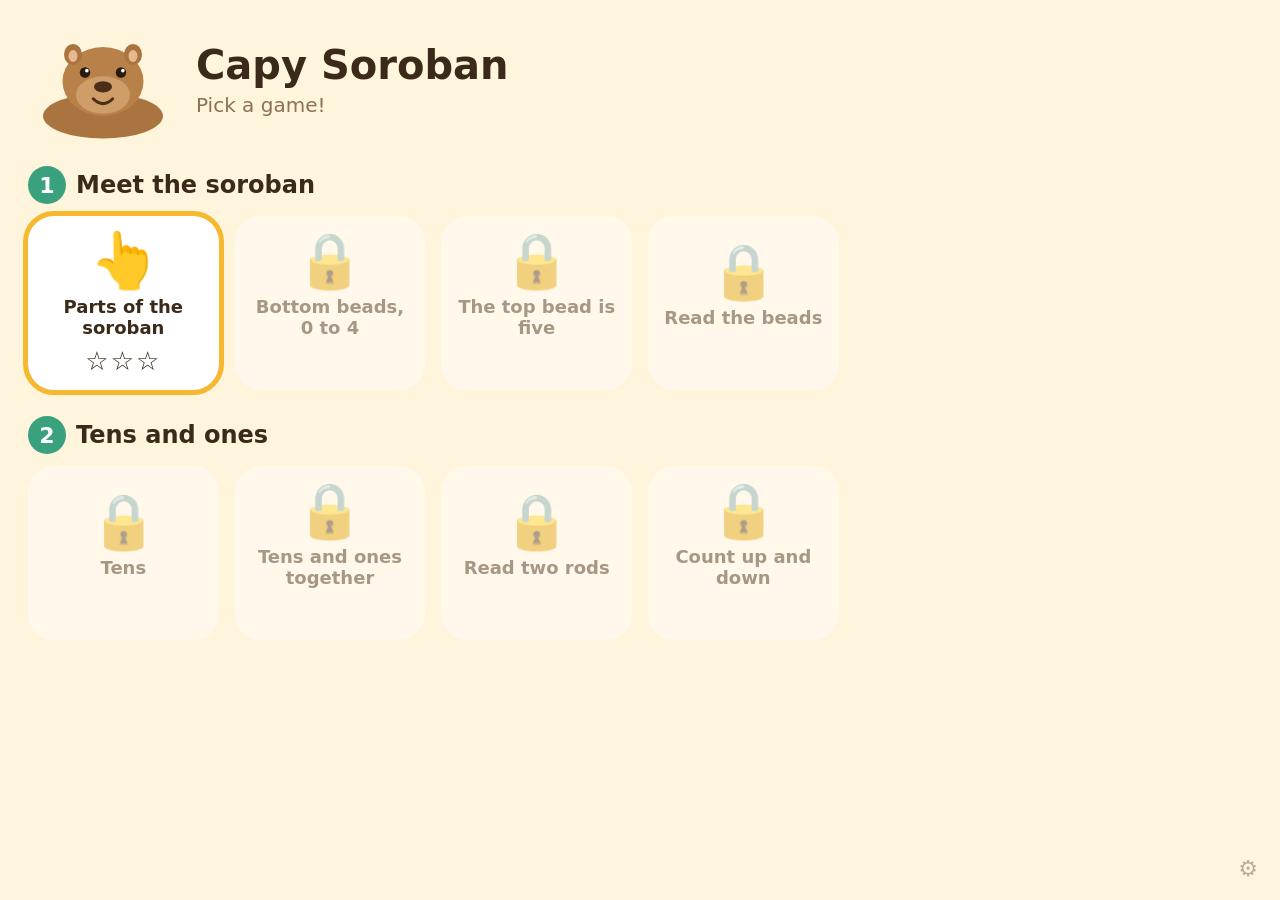
==== kids/index.html @ a2368fed "Add Capy Soroban kids app: engine, lesson data, runner, capybara UI Modules 1-2 (8 lessons), spoken " ====
<!DOCTYPE html>
<html lang="en">
<head>
<meta charset="UTF-8">
<meta name="viewport" content="width=device-width, initial-scale=1, maximum-scale=1, user-scalable=no, viewport-fit=cover">
<meta name="apple-mobile-web-app-capable" content="yes">
<meta name="apple-mobile-web-app-title" content="Capy Soroban">
<meta name="theme-color" content="#fff4dc">
<title>Capy Soroban</title>
<link rel="stylesheet" href="style.css">
</head>
<body>
<main id="app" aria-live="polite"></main>
<div id="parent" class="overlay" hidden></div>
<script src="soroban.js"></script>
<script src="lessons.js"></script>
<script src="runner.js"></script>
<script src="app.js"></script>
</body>
</html>
---- kids/style.css ----
:root {
  --bg: #fff4dc; --card: #ffffff; --ink: #3b2a1a; --muted: #8a7258;
  --brand: #3aa17e; --brand-dark: #2b7f61; --gold: #f5b82e; --bad: #d9534f;
  --earth: #f08a24; --earth-off: #ecd3b0; --heaven: #e04f5f; --heaven-off: #f1c3c8;
  --frame: #8a5a33; --rod: #5a3a1e;
}
* { box-sizing: border-box; -webkit-tap-highlight-color: transparent; }
html, body { height: 100%; margin: 0; }
body {
  background: var(--bg); color: var(--ink); overflow: hidden; overscroll-behavior: none;
  font-family: ui-rounded, "SF Pro Rounded", -apple-system, system-ui, sans-serif;
  -webkit-user-select: none; user-select: none; touch-action: manipulation;
  padding: env(safe-area-inset-top) env(safe-area-inset-right) env(safe-area-inset-bottom) env(safe-area-inset-left);
}
#app { height: 100%; display: flex; flex-direction: column; }
button { font: inherit; color: inherit; border: 0; cursor: pointer; }
button:focus-visible { outline: 4px solid var(--gold); outline-offset: 2px; }

/* ---------- home ---------- */
.home { flex: 1; overflow-y: auto; padding: 20px 28px 40px; }
.hero { display: flex; align-items: center; gap: 18px; margin-bottom: 8px; }
.hero .capy { width: 150px; flex: none; }
.hero h1 { margin: 0; font-size: 40px; line-height: 1.1; }
.hero p { margin: 6px 0 0; color: var(--muted); font-size: 20px; }
.module { margin-top: 26px; }
.module h2 { font-size: 24px; margin: 0 0 12px; display: flex; align-items: center; gap: 10px; }
.module h2 .num { background: var(--brand); color: #fff; border-radius: 50%; width: 38px; height: 38px; display: grid; place-items: center; font-size: 22px; }
.path { display: grid; grid-template-columns: repeat(auto-fill, minmax(190px, 1fr)); gap: 16px; }
.card {
  background: var(--card); border-radius: 26px; padding: 18px 12px 14px; min-height: 170px;
  display: flex; flex-direction: column; align-items: center; justify-content: center; gap: 8px;
  box-shadow: 0 5px 0 #e6d2a8; transition: transform .1s;
}
.card:active:not(:disabled) { transform: translateY(3px); box-shadow: 0 2px 0 #e6d2a8; }
.card .icon { font-size: 54px; line-height: 1; }
.card .name { font-size: 18px; font-weight: 700; text-align: center; }
.card .stars { font-size: 26px; letter-spacing: 2px; min-height: 30px; }
.card.next { outline: 5px solid var(--gold); }
.card:disabled { opacity: .45; cursor: default; box-shadow: none; }

/* ---------- lesson ---------- */
.lesson { flex: 1; display: flex; flex-direction: column; padding: 10px 22px 16px; min-height: 0; }
.top { display: flex; align-items: center; gap: 14px; }
.round { width: 64px; height: 64px; border-radius: 50%; background: var(--card); font-size: 30px; box-shadow: 0 4px 0 #e6d2a8; flex: none; }
.dots { flex: 1; display: flex; gap: 8px; justify-content: center; }
.dots i { width: 16px; height: 16px; border-radius: 50%; background: #ead9b6; }
.dots i.done { background: var(--brand); }
.dots i.now { background: var(--gold); transform: scale(1.35); }
.stage { flex: 1; display: grid; grid-template-columns: minmax(150px, 22%) 1fr; gap: 20px; align-items: center; min-height: 0; }
.coach { display: flex; flex-direction: column; align-items: center; gap: 10px; }
.coach .capy { width: 100%; max-width: 210px; }
.bubble { background: var(--card); border-radius: 24px; padding: 12px 22px; font-size: 64px; font-weight: 800; min-width: 110px; text-align: center; box-shadow: 0 4px 0 #e6d2a8; line-height: 1.1; }
.bubble.sm { font-size: 40px; }
.bubble .delta { display: block; font-size: 22px; color: var(--brand-dark); }
.work { display: flex; flex-direction: column; align-items: center; gap: 14px; height: 100%; min-height: 0; justify-content: center; }
.board { width: 100%; flex: 1; min-height: 0; display: flex; justify-content: center; }
.board svg { height: 100%; max-width: 100%; touch-action: none; }
.actions { display: flex; gap: 16px; justify-content: center; min-height: 84px; width: 100%; }
.big { background: var(--brand); color: #fff; font-size: 34px; font-weight: 800; border-radius: 30px; padding: 12px 56px; min-height: 80px; box-shadow: 0 6px 0 var(--brand-dark); }
.big:active { transform: translateY(4px); box-shadow: 0 2px 0 var(--brand-dark); }
.big.alt { background: var(--card); color: var(--ink); box-shadow: 0 6px 0 #e6d2a8; }
.choice { background: var(--card); font-size: 52px; font-weight: 800; border-radius: 28px; min-width: 130px; min-height: 90px; box-shadow: 0 6px 0 #e6d2a8; }
.choice.pulse { animation: glow 1s ease-in-out infinite; }
.choice.gone { opacity: .25; pointer-events: none; }
.choice.right { background: #c9f0d8; }

/* ---------- soroban ---------- */
.soroban .frame { fill: var(--frame); }
.soroban .rod { stroke: var(--rod); stroke-width: 6; stroke-linecap: round; }
.soroban .bar { fill: #5a3a1e; }
.soroban .hit { fill: transparent; pointer-events: all; }
.soroban .rod-label { fill: var(--ink); font-size: 30px; font-weight: 800; }
.soroban .bead { cursor: pointer; transition: transform .18s cubic-bezier(.3,.7,.3,1); }
.soroban .bead .shape { stroke: rgba(0,0,0,.25); stroke-width: 3; transition: fill .15s; }
.soroban .bead .shine { fill: rgba(255,255,255,.45); }
.soroban .part-earth .shape { fill: var(--earth-off); }
.soroban .part-earth.on .shape { fill: var(--earth); }
.soroban .part-heaven .shape { fill: var(--heaven-off); }
.soroban .part-heaven.on .shape { fill: var(--heaven); }
.soroban .ghost { fill: none; stroke: #fff; stroke-width: 5; stroke-dasharray: 10 8; opacity: .9; pointer-events: none; }
.soroban .pulse .shape { animation: glow 1s ease-in-out infinite; }
.soroban .pulse.bar { animation: glow 1s ease-in-out infinite; }
@keyframes glow { 50% { filter: drop-shadow(0 0 12px #ffd400) drop-shadow(0 0 6px #ffd400); } }

/* ---------- capybara ---------- */
.capy { display: block; }
.capy .m-happy, .capy .m-oops, .capy .blush { display: none; }
.capy.happy .m-happy, .capy.happy .blush { display: inline; }
.capy.oops .m-oops { display: inline; }
.capy.happy { animation: hop .5s ease 2; }
.capy:not(.happy):not(.oops) .m-happy { display: inline; }
@keyframes hop { 40% { transform: translateY(-16px); } }

/* ---------- result ---------- */
.result { flex: 1; display: flex; flex-direction: column; align-items: center; justify-content: center; gap: 14px; }
.result .capy { width: 240px; }
.result h1 { margin: 0; font-size: 44px; }
.result .stars { font-size: 76px; letter-spacing: 8px; }
.result .row { display: flex; gap: 18px; margin-top: 8px; }

/* ---------- parent ---------- */
.gear { position: fixed; right: 10px; bottom: 10px; width: 44px; height: 44px; border-radius: 50%; background: transparent; opacity: .35; font-size: 22px; }
.overlay { position: fixed; inset: 0; background: rgba(40, 25, 10, .55); display: grid; place-items: center; z-index: 10; }
.overlay[hidden] { display: none; }
.panel { background: var(--card); border-radius: 26px; padding: 24px 28px; width: min(640px, 92vw); max-height: 88vh; overflow-y: auto; }
.panel h2 { margin: 0 0 4px; }
.panel p { color: var(--muted); margin: 0 0 14px; }
.panel table { width: 100%; border-collapse: collapse; margin-bottom: 14px; }
.panel td, .panel th { text-align: left; padding: 7px 6px; border-bottom: 1px solid #eee2c8; font-size: 16px; }
.panel .row { display: flex; flex-wrap: wrap; gap: 10px; margin-top: 10px; }
.pbtn { background: #f3e8cf; border-radius: 14px; padding: 12px 18px; font-size: 16px; font-weight: 700; }
.pbtn.danger { color: var(--bad); }
.pbtn.go { background: var(--brand); color: #fff; }

@media (max-width: 700px), (max-height: 520px) {
  .bubble { font-size: 44px; } .big { font-size: 26px; padding: 8px 36px; min-height: 64px; }
  .hero .capy { width: 100px; } .hero h1 { font-size: 28px; }
}
@media (prefers-reduced-motion: reduce) {
  .capy.happy, .pulse .shape, .choice.pulse, .soroban .pulse.bar { animation: none; }
  .soroban .bead { transition: none; }
}
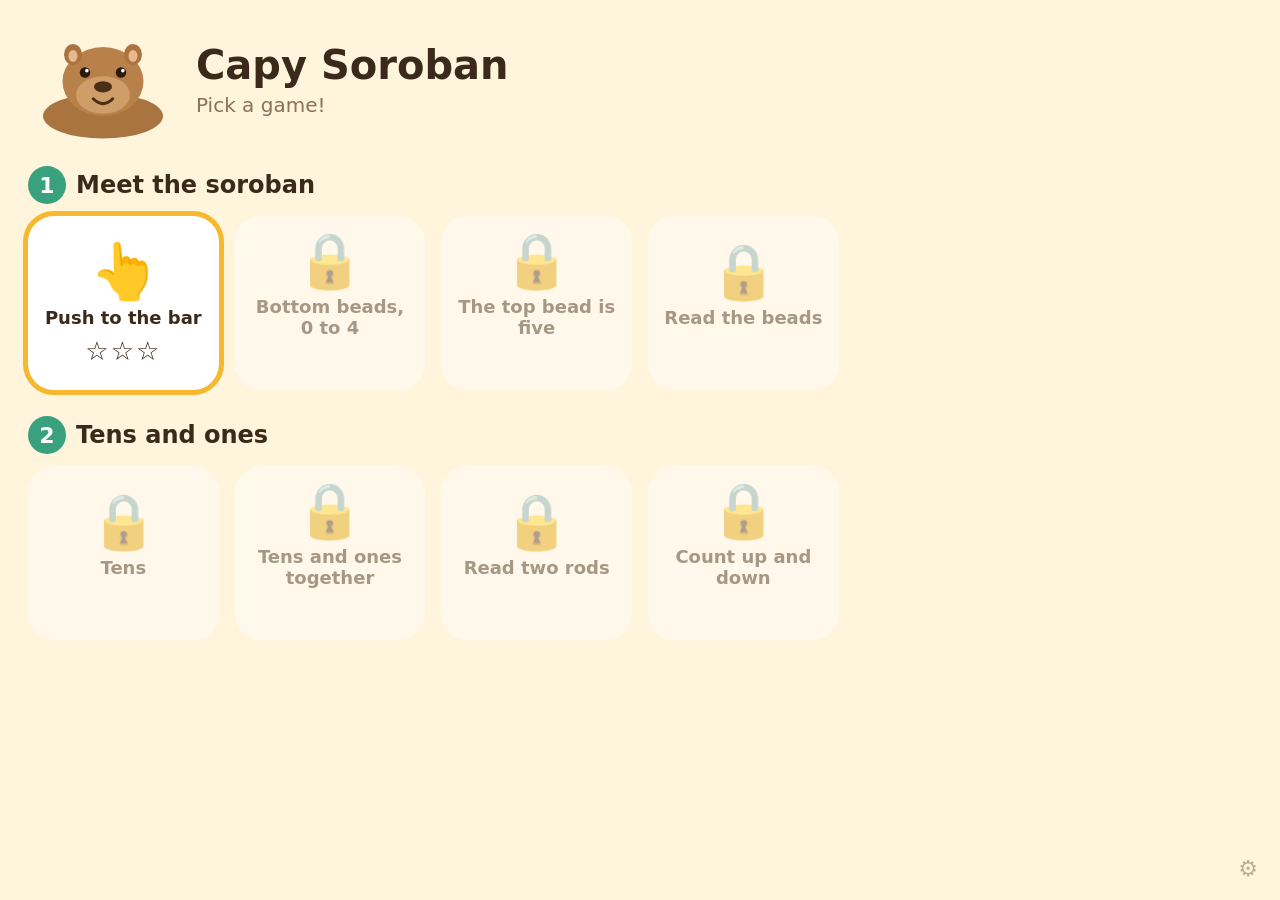
==== commit a225585f: "More natural speech and varied praise - Pick the best installed English voice (Premium/Enhanced firs" ====
--- a/kids/index.html
+++ b/kids/index.html
@@ -15,6 +15,7 @@
 <script src="soroban.js"></script>
 <script src="lessons.js"></script>
 <script src="runner.js"></script>
+<script src="speech.js"></script>
 <script src="app.js"></script>
 </body>
 </html>
--- a/kids/style.css
+++ b/kids/style.css
@@ -68,18 +68,16 @@
 .soroban .frame { fill: var(--frame); }
 .soroban .rod { stroke: var(--rod); stroke-width: 6; stroke-linecap: round; }
 .soroban .bar { fill: #5a3a1e; }
-.soroban .hit { fill: transparent; pointer-events: all; }
 .soroban .rod-label { fill: var(--ink); font-size: 30px; font-weight: 800; }
-.soroban .bead { cursor: pointer; transition: transform .18s cubic-bezier(.3,.7,.3,1); }
+.soroban .bead { cursor: grab; touch-action: none; transition: transform .18s cubic-bezier(.3,.7,.3,1); }
+.soroban .bead.drag { cursor: grabbing; transition: none; }
 .soroban .bead .shape { stroke: rgba(0,0,0,.25); stroke-width: 3; transition: fill .15s; }
 .soroban .bead .shine { fill: rgba(255,255,255,.45); }
 .soroban .part-earth .shape { fill: var(--earth-off); }
 .soroban .part-earth.on .shape { fill: var(--earth); }
 .soroban .part-heaven .shape { fill: var(--heaven-off); }
 .soroban .part-heaven.on .shape { fill: var(--heaven); }
-.soroban .ghost { fill: none; stroke: #fff; stroke-width: 5; stroke-dasharray: 10 8; opacity: .9; pointer-events: none; }
-.soroban .pulse .shape { animation: glow 1s ease-in-out infinite; }
-.soroban .pulse.bar { animation: glow 1s ease-in-out infinite; }
+.soroban .ghost { fill: rgba(255,255,255,.18); stroke: #fff; stroke-width: 6; stroke-dasharray: 12 9; pointer-events: none; }
 @keyframes glow { 50% { filter: drop-shadow(0 0 12px #ffd400) drop-shadow(0 0 6px #ffd400); } }
 
 /* ---------- capybara ---------- */
@@ -111,12 +109,16 @@
 .pbtn { background: #f3e8cf; border-radius: 14px; padding: 12px 18px; font-size: 16px; font-weight: 700; }
 .pbtn.danger { color: var(--bad); }
 .pbtn.go { background: var(--brand); color: #fff; }
+.voice { display: flex; align-items: center; gap: 10px; margin: 6px 0 4px; }
+.voice label { font-weight: 700; }
+.voice select { flex: 1; min-width: 0; font: inherit; font-size: 16px; padding: 10px; border-radius: 12px; border: 2px solid #eee2c8; background: #fff; }
+.panel .tip { font-size: 14px; margin: 0 0 10px; }
 
 @media (max-width: 700px), (max-height: 520px) {
   .bubble { font-size: 44px; } .big { font-size: 26px; padding: 8px 36px; min-height: 64px; }
   .hero .capy { width: 100px; } .hero h1 { font-size: 28px; }
 }
 @media (prefers-reduced-motion: reduce) {
-  .capy.happy, .pulse .shape, .choice.pulse, .soroban .pulse.bar { animation: none; }
+  .capy.happy, .choice.pulse { animation: none; }
   .soroban .bead { transition: none; }
 }
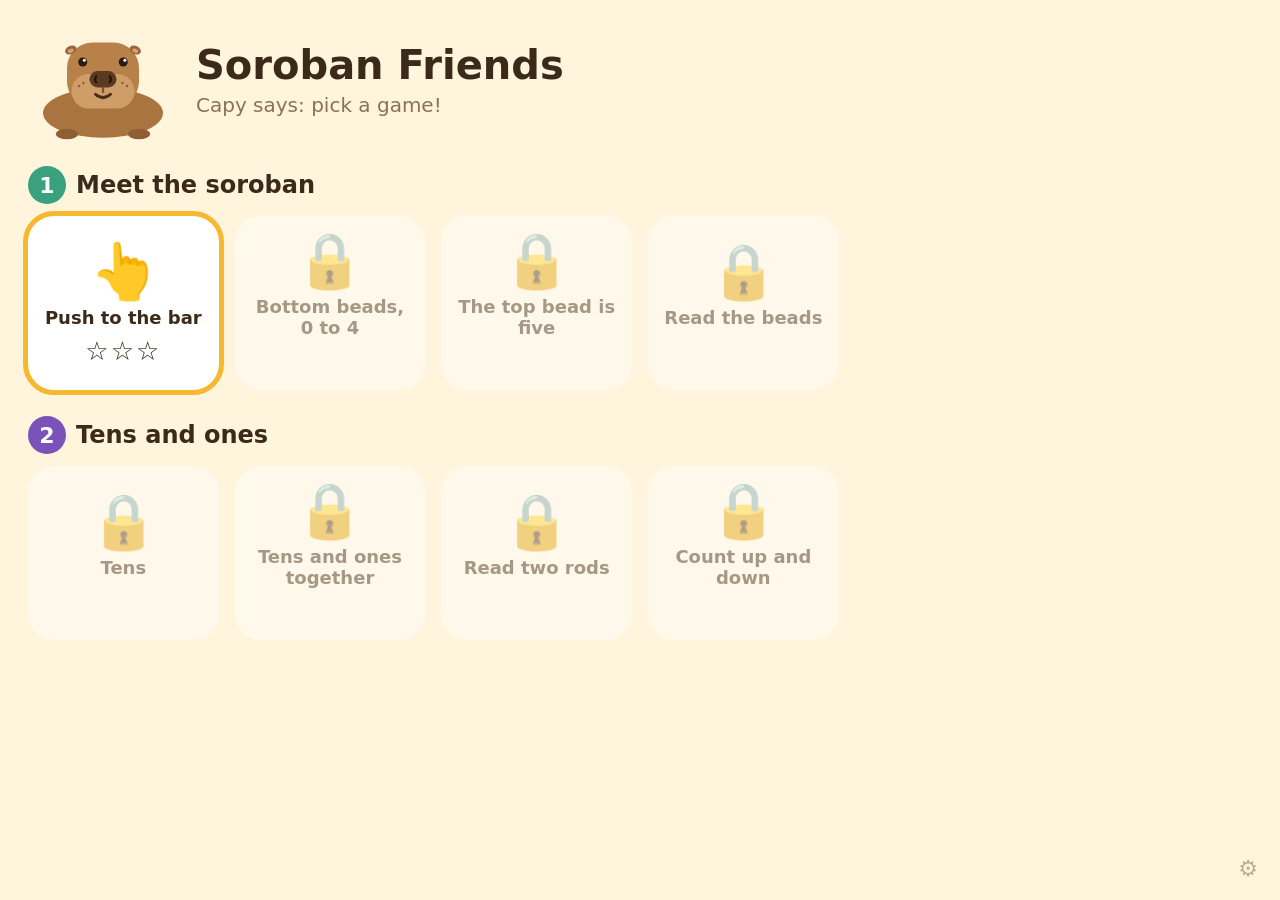
==== commit 0bf3ef28: "Add themes: a different animal friend and palette per module Capybara, hedgehog, axolotl, fennec fox" ====
--- a/kids/index.html
+++ b/kids/index.html
@@ -4,9 +4,9 @@
 <meta charset="UTF-8">
 <meta name="viewport" content="width=device-width, initial-scale=1, maximum-scale=1, user-scalable=no, viewport-fit=cover">
 <meta name="apple-mobile-web-app-capable" content="yes">
-<meta name="apple-mobile-web-app-title" content="Capy Soroban">
+<meta name="apple-mobile-web-app-title" content="Soroban Friends">
 <meta name="theme-color" content="#fff4dc">
-<title>Capy Soroban</title>
+<title>Soroban Friends</title>
 <link rel="stylesheet" href="style.css">
 </head>
 <body>
@@ -16,6 +16,7 @@
 <script src="lessons.js"></script>
 <script src="runner.js"></script>
 <script src="speech.js"></script>
+<script src="themes.js"></script>
 <script src="app.js"></script>
 </body>
 </html>
--- a/kids/style.css
+++ b/kids/style.css
@@ -1,13 +1,13 @@
 :root {
   --bg: #fff4dc; --card: #ffffff; --ink: #3b2a1a; --muted: #8a7258;
-  --brand: #3aa17e; --brand-dark: #2b7f61; --gold: #f5b82e; --bad: #d9534f;
+  --brand: #3aa17e; --brand-dark: #2b7f61; --edge: #e6d2a8; --dot: #ead9b6; --gold: #f5b82e; --bad: #d9534f;
   --earth: #f08a24; --earth-off: #ecd3b0; --heaven: #e04f5f; --heaven-off: #f1c3c8;
   --frame: #8a5a33; --rod: #5a3a1e;
 }
 * { box-sizing: border-box; -webkit-tap-highlight-color: transparent; }
 html, body { height: 100%; margin: 0; }
 body {
-  background: var(--bg); color: var(--ink); overflow: hidden; overscroll-behavior: none;
+  background: var(--bg); transition: background .3s; color: var(--ink); overflow: hidden; overscroll-behavior: none;
   font-family: ui-rounded, "SF Pro Rounded", -apple-system, system-ui, sans-serif;
   -webkit-user-select: none; user-select: none; touch-action: manipulation;
   padding: env(safe-area-inset-top) env(safe-area-inset-right) env(safe-area-inset-bottom) env(safe-area-inset-left);
@@ -29,9 +29,9 @@
 .card {
   background: var(--card); border-radius: 26px; padding: 18px 12px 14px; min-height: 170px;
   display: flex; flex-direction: column; align-items: center; justify-content: center; gap: 8px;
-  box-shadow: 0 5px 0 #e6d2a8; transition: transform .1s;
+  box-shadow: 0 5px 0 var(--edge); transition: transform .1s;
 }
-.card:active:not(:disabled) { transform: translateY(3px); box-shadow: 0 2px 0 #e6d2a8; }
+.card:active:not(:disabled) { transform: translateY(3px); box-shadow: 0 2px 0 var(--edge); }
 .card .icon { font-size: 54px; line-height: 1; }
 .card .name { font-size: 18px; font-weight: 700; text-align: center; }
 .card .stars { font-size: 26px; letter-spacing: 2px; min-height: 30px; }
@@ -41,15 +41,15 @@
 /* ---------- lesson ---------- */
 .lesson { flex: 1; display: flex; flex-direction: column; padding: 10px 22px 16px; min-height: 0; }
 .top { display: flex; align-items: center; gap: 14px; }
-.round { width: 64px; height: 64px; border-radius: 50%; background: var(--card); font-size: 30px; box-shadow: 0 4px 0 #e6d2a8; flex: none; }
+.round { width: 64px; height: 64px; border-radius: 50%; background: var(--card); font-size: 30px; box-shadow: 0 4px 0 var(--edge); flex: none; }
 .dots { flex: 1; display: flex; gap: 8px; justify-content: center; }
-.dots i { width: 16px; height: 16px; border-radius: 50%; background: #ead9b6; }
+.dots i { width: 16px; height: 16px; border-radius: 50%; background: var(--dot); }
 .dots i.done { background: var(--brand); }
 .dots i.now { background: var(--gold); transform: scale(1.35); }
 .stage { flex: 1; display: grid; grid-template-columns: minmax(150px, 22%) 1fr; gap: 20px; align-items: center; min-height: 0; }
 .coach { display: flex; flex-direction: column; align-items: center; gap: 10px; }
 .coach .capy { width: 100%; max-width: 210px; }
-.bubble { background: var(--card); border-radius: 24px; padding: 12px 22px; font-size: 64px; font-weight: 800; min-width: 110px; text-align: center; box-shadow: 0 4px 0 #e6d2a8; line-height: 1.1; }
+.bubble { background: var(--card); border-radius: 24px; padding: 12px 22px; font-size: 64px; font-weight: 800; min-width: 110px; text-align: center; box-shadow: 0 4px 0 var(--edge); line-height: 1.1; }
 .bubble.sm { font-size: 40px; }
 .bubble .delta { display: block; font-size: 22px; color: var(--brand-dark); }
 .work { display: flex; flex-direction: column; align-items: center; gap: 14px; height: 100%; min-height: 0; justify-content: center; }
@@ -58,8 +58,8 @@
 .actions { display: flex; gap: 16px; justify-content: center; min-height: 84px; width: 100%; }
 .big { background: var(--brand); color: #fff; font-size: 34px; font-weight: 800; border-radius: 30px; padding: 12px 56px; min-height: 80px; box-shadow: 0 6px 0 var(--brand-dark); }
 .big:active { transform: translateY(4px); box-shadow: 0 2px 0 var(--brand-dark); }
-.big.alt { background: var(--card); color: var(--ink); box-shadow: 0 6px 0 #e6d2a8; }
-.choice { background: var(--card); font-size: 52px; font-weight: 800; border-radius: 28px; min-width: 130px; min-height: 90px; box-shadow: 0 6px 0 #e6d2a8; }
+.big.alt { background: var(--card); color: var(--ink); box-shadow: 0 6px 0 var(--edge); }
+.choice { background: var(--card); font-size: 52px; font-weight: 800; border-radius: 28px; min-width: 130px; min-height: 90px; box-shadow: 0 6px 0 var(--edge); }
 .choice.pulse { animation: glow 1s ease-in-out infinite; }
 .choice.gone { opacity: .25; pointer-events: none; }
 .choice.right { background: #c9f0d8; }
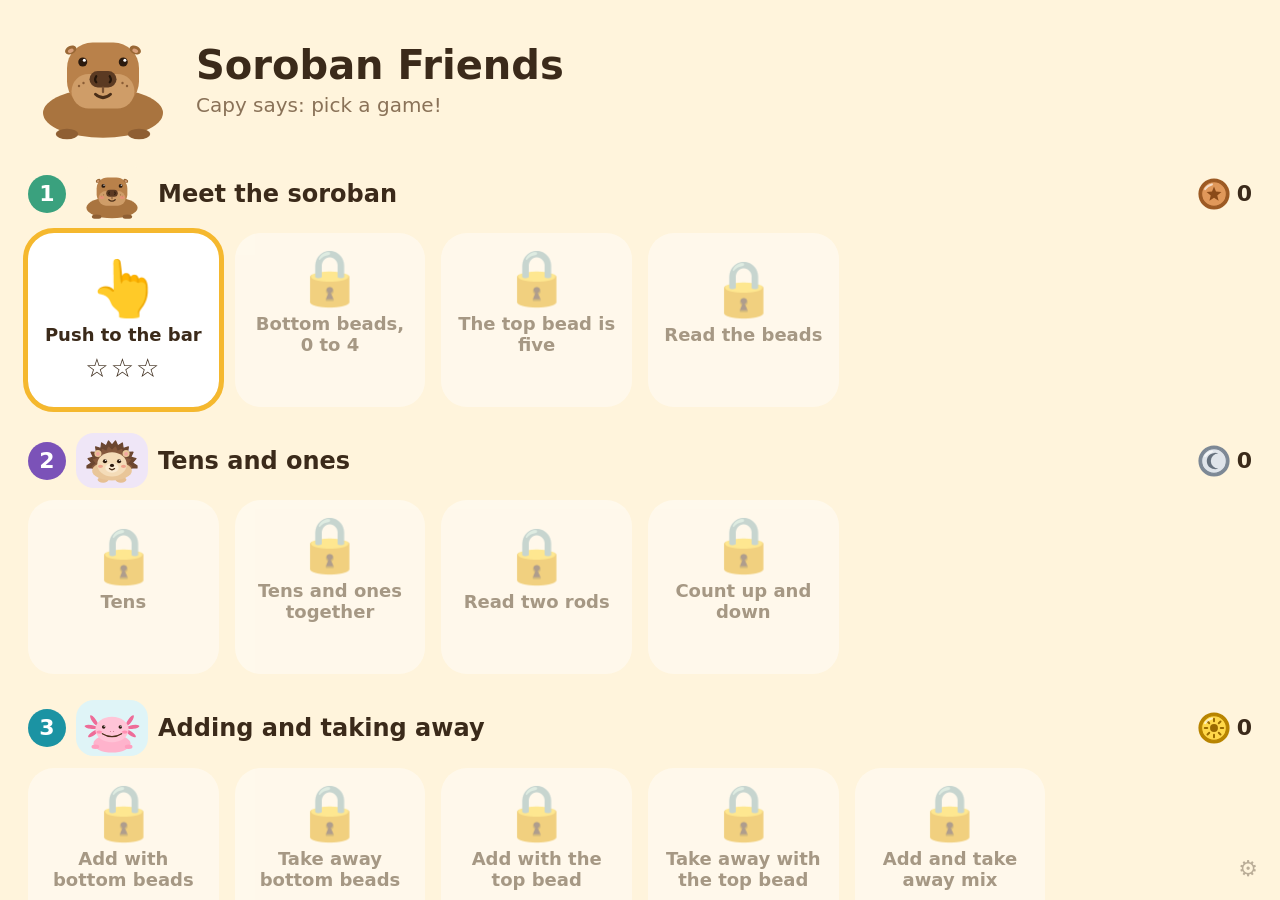
==== commit 85506219: "Add coins: one coin type per module, earned by correct answers and lost on mistakes Seven coins (cop" ====
--- a/kids/index.html
+++ b/kids/index.html
@@ -17,6 +17,7 @@
 <script src="runner.js"></script>
 <script src="speech.js"></script>
 <script src="themes.js"></script>
+<script src="coins.js"></script>
 <script src="app.js"></script>
 </body>
 </html>
--- a/kids/style.css
+++ b/kids/style.css
@@ -24,6 +24,9 @@
 .hero p { margin: 6px 0 0; color: var(--muted); font-size: 20px; }
 .module { margin-top: 26px; }
 .module h2 { font-size: 24px; margin: 0 0 12px; display: flex; align-items: center; gap: 10px; }
+.module h2 .capy { width: 72px; height: auto; flex: none; background: var(--bg); border-radius: 18px; padding: 2px 4px; }
+.module h2 .mtitle { min-width: 0; }
+.module h2 .capy .blush { display: inline; }
 .module h2 .num { background: var(--brand); color: #fff; border-radius: 50%; width: 38px; height: 38px; display: grid; place-items: center; font-size: 22px; }
 .path { display: grid; grid-template-columns: repeat(auto-fill, minmax(190px, 1fr)); gap: 16px; }
 .card {
@@ -42,6 +45,17 @@
 .lesson { flex: 1; display: flex; flex-direction: column; padding: 10px 22px 16px; min-height: 0; }
 .top { display: flex; align-items: center; gap: 14px; }
 .round { width: 64px; height: 64px; border-radius: 50%; background: var(--card); font-size: 30px; box-shadow: 0 4px 0 var(--edge); flex: none; }
+.coin { display: block; }
+.purse { display: flex; align-items: center; gap: 6px; background: var(--card); border-radius: 36px; padding: 5px 16px 5px 8px; box-shadow: 0 4px 0 var(--edge); font-size: 30px; font-weight: 800; min-width: 104px; position: relative; flex: none; }
+.purse .coin { width: 46px; height: 46px; flex: none; }
+.purse .pop { position: absolute; right: 10px; top: -10px; font-size: 26px; pointer-events: none; animation: rise 1.1s ease-out forwards; }
+.pop.good { color: var(--brand-dark); } .pop.bad { color: var(--bad); }
+@keyframes rise { from { transform: translateY(10px); opacity: 0; } 20% { opacity: 1; } to { transform: translateY(-24px); opacity: 0; } }
+.bank { margin-left: auto; display: flex; align-items: center; gap: 6px; font-size: 22px; font-weight: 800; flex: none; }
+.bank .coin { width: 34px; height: 34px; }
+.bank.sm { margin-left: 0; font-size: 16px; } .bank.sm .coin { width: 24px; height: 24px; }
+.earned { display: flex; align-items: center; gap: 12px; font-size: 48px; font-weight: 800; }
+.earned .coin { width: 68px; height: 68px; }
 .dots { flex: 1; display: flex; gap: 8px; justify-content: center; }
 .dots i { width: 16px; height: 16px; border-radius: 50%; background: var(--dot); }
 .dots i.done { background: var(--brand); }
@@ -77,6 +91,11 @@
 .soroban .part-earth.on .shape { fill: var(--earth); }
 .soroban .part-heaven .shape { fill: var(--heaven-off); }
 .soroban .part-heaven.on .shape { fill: var(--heaven); }
+.soroban .curtain { display: none; pointer-events: all; }
+.soroban.covered .curtain { display: inline; }
+.soroban .curtain rect { fill: var(--brand-dark); }
+.soroban .curtain text { fill: #fff; font-size: 110px; font-weight: 800; }
+.big.eyes { font-size: 60px; padding: 6px 54px; line-height: 1.2; }
 .soroban .ghost { fill: rgba(255,255,255,.18); stroke: #fff; stroke-width: 6; stroke-dasharray: 12 9; pointer-events: none; }
 @keyframes glow { 50% { filter: drop-shadow(0 0 12px #ffd400) drop-shadow(0 0 6px #ffd400); } }
 
@@ -108,7 +127,12 @@
 .panel .row { display: flex; flex-wrap: wrap; gap: 10px; margin-top: 10px; }
 .pbtn { background: #f3e8cf; border-radius: 14px; padding: 12px 18px; font-size: 16px; font-weight: 700; }
 .pbtn.danger { color: var(--bad); }
+.pbtn.danger.armed { background: var(--bad); color: #fff; }
 .pbtn.go { background: var(--brand); color: #fff; }
+.mods { margin: 0 0 14px; }
+.modrow { display: flex; align-items: center; justify-content: space-between; gap: 10px; padding: 6px 0; border-bottom: 1px solid #eee2c8; font-size: 16px; }
+.modrow .ok { color: var(--brand-dark); font-weight: 700; padding: 0 6px; }
+.modrow .pbtn { padding: 8px 14px; }
 .voice { display: flex; align-items: center; gap: 10px; margin: 6px 0 4px; }
 .voice label { font-weight: 700; }
 .voice select { flex: 1; min-width: 0; font: inherit; font-size: 16px; padding: 10px; border-radius: 12px; border: 2px solid #eee2c8; background: #fff; }
@@ -117,8 +141,9 @@
 @media (max-width: 700px), (max-height: 520px) {
   .bubble { font-size: 44px; } .big { font-size: 26px; padding: 8px 36px; min-height: 64px; }
   .hero .capy { width: 100px; } .hero h1 { font-size: 28px; }
+  .module h2 .capy { width: 56px; }
 }
 @media (prefers-reduced-motion: reduce) {
-  .capy.happy, .choice.pulse { animation: none; }
+  .capy.happy, .choice.pulse, .purse .pop { animation: none; }
   .soroban .bead { transition: none; }
 }
